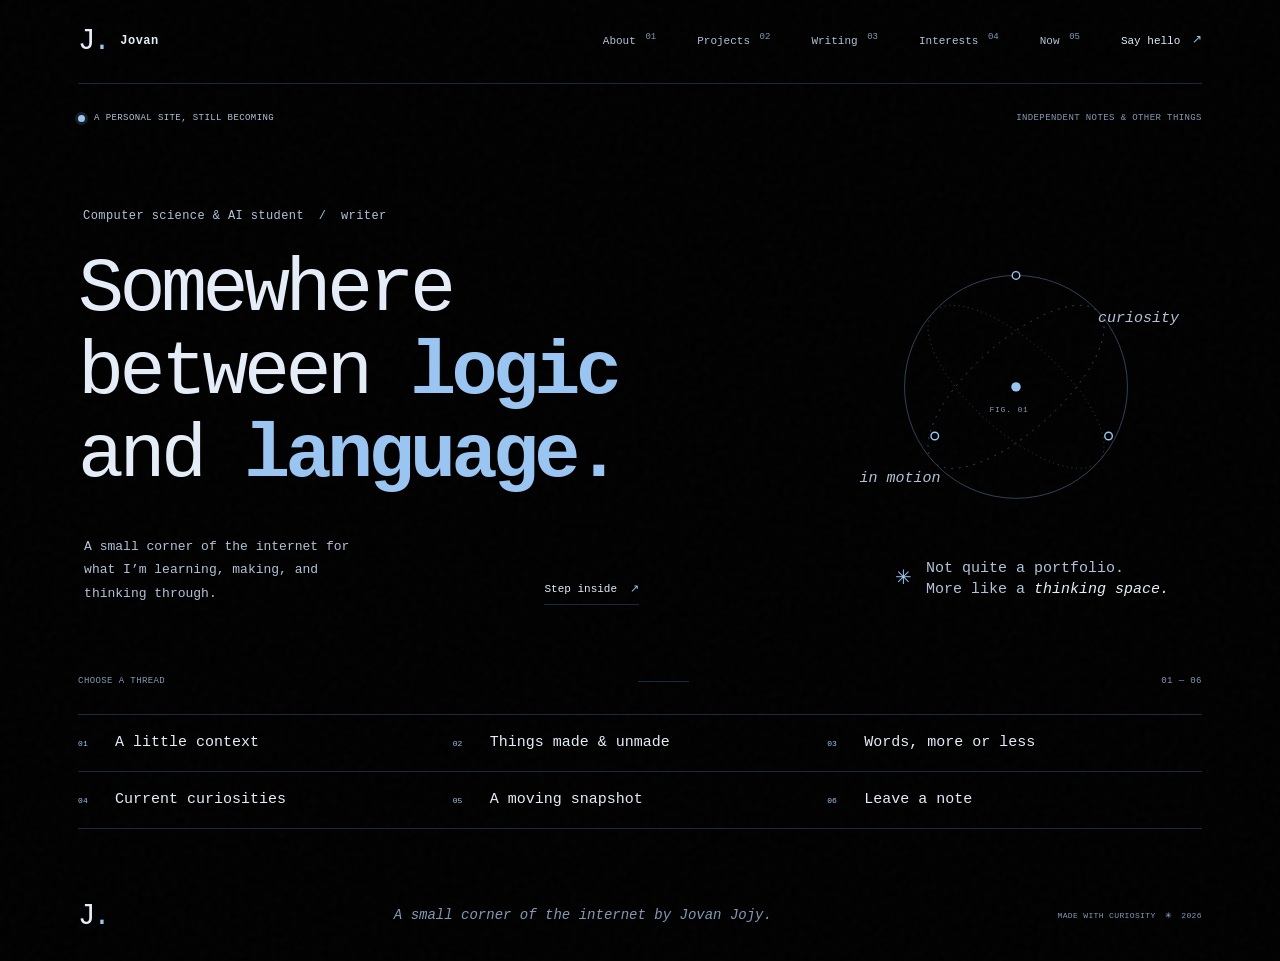
==== index.html @ 9f952cab "prototype 1.0" ====
<!doctype html>
<html lang="en">
  <head>
    <meta charset="utf-8">
    <meta name="viewport" content="width=device-width, initial-scale=1">
    <meta name="theme-color" content="#000000">
    <meta name="description" content="The personal website of Jovan Jojy — a computer science and AI student, and writer.">
    <title>Jovan Jojy — Notes from the in-between</title>
    <link rel="stylesheet" href="style.css">
    <script src="script.js" defer></script>
  </head>
  <body data-page="home">
    <a class="skip-link" href="#main">Skip to content</a>
    <div class="page-shell">
      <header class="site-header">
        <a class="wordmark" href="index.html" aria-label="Jovan, home">
          <span class="wordmark-mark" aria-hidden="true">J<span>.</span></span>
          <span class="wordmark-name">Jovan</span>
        </a>
        <button class="menu-toggle" type="button" aria-expanded="false" aria-controls="site-nav">
          <span class="menu-toggle-label">Menu</span>
          <span class="menu-toggle-icon" aria-hidden="true"><i></i><i></i></span>
        </button>
        <nav class="site-nav" id="site-nav" aria-label="Main navigation">
          <a href="about.html" data-page-link="about">About <span>01</span></a>
          <a href="projects.html" data-page-link="projects">Projects <span>02</span></a>
          <a href="writing.html" data-page-link="writing">Writing <span>03</span></a>
          <a href="interests.html" data-page-link="interests">Interests <span>04</span></a>
          <a href="now.html" data-page-link="now">Now <span>05</span></a>
          <a class="nav-contact" href="contact.html" data-page-link="contact">Say hello <span aria-hidden="true">↗</span></a>
        </nav>
      </header>

      <main id="main">
        <section class="hero home-hero" aria-labelledby="hero-title">
          <div class="hero-topline">
            <span class="eyebrow"><span class="status-dot"></span> A personal site, still becoming</span>
            <span class="hero-edition">Independent notes &amp; other things</span>
          </div>
          <div class="hero-grid">
            <div class="hero-copy">
              <p class="hero-intro">Computer science &amp; AI student <span class="intro-separator">/</span> writer</p>
              <h1 id="hero-title">Somewhere<br>between <em>logic</em><br>and <em>language.</em></h1>
              <div class="hero-foot">
                <p>A small corner of the internet for what I’m learning, making, and thinking through.</p>
                <a class="text-link" href="about.html">Step inside <span aria-hidden="true">↗</span></a>
              </div>
            </div>
            <aside class="hero-aside" aria-label="A note about this site">
              <div class="orbit-art" aria-hidden="true">
                <svg viewBox="0 0 360 360" role="presentation">
                  <circle class="orbit orbit-one" cx="180" cy="180" r="118"></circle>
                  <ellipse class="orbit orbit-two" cx="180" cy="180" rx="118" ry="47" transform="rotate(-42 180 180)"></ellipse>
                  <ellipse class="orbit orbit-three" cx="180" cy="180" rx="118" ry="47" transform="rotate(42 180 180)"></ellipse>
                  <circle class="orbit-core" cx="180" cy="180" r="5"></circle>
                  <circle class="orbit-point point-one" cx="180" cy="62" r="4"></circle>
                  <circle class="orbit-point point-two" cx="278" cy="232" r="4"></circle>
                  <circle class="orbit-point point-three" cx="94" cy="232" r="4"></circle>
                </svg>
                <span class="orbit-caption orbit-caption-top">curiosity</span>
                <span class="orbit-caption orbit-caption-bottom">in motion</span>
                <span class="orbit-index">FIG. 01</span>
              </div>
              <div class="aside-note">
                <span class="note-mark" aria-hidden="true">✳</span>
                <p>Not quite a portfolio.<br>More like a <em>thinking space.</em></p>
              </div>
            </aside>
          </div>
          <div class="hero-bottomline">
            <span>Choose a thread</span>
            <span class="scroll-line" aria-hidden="true"></span>
            <span>01 — 06</span>
          </div>
        </section>

        <nav class="home-index" aria-label="Explore the site">
          <a href="about.html"><span class="index-number">01</span><span class="index-name">A little context</span><span class="index-arrow" aria-hidden="true">↗</span></a>
          <a href="projects.html"><span class="index-number">02</span><span class="index-name">Things made &amp; unmade</span><span class="index-arrow" aria-hidden="true">↗</span></a>
          <a href="writing.html"><span class="index-number">03</span><span class="index-name">Words, more or less</span><span class="index-arrow" aria-hidden="true">↗</span></a>
          <a href="interests.html"><span class="index-number">04</span><span class="index-name">Current curiosities</span><span class="index-arrow" aria-hidden="true">↗</span></a>
          <a href="now.html"><span class="index-number">05</span><span class="index-name">A moving snapshot</span><span class="index-arrow" aria-hidden="true">↗</span></a>
          <a href="contact.html"><span class="index-number">06</span><span class="index-name">Leave a note</span><span class="index-arrow" aria-hidden="true">↗</span></a>
        </nav>
      </main>

      <footer class="site-footer">
        <a class="footer-mark" href="index.html" aria-label="Back to home">J<span>.</span></a>
        <span>A small corner of the internet by Jovan Jojy.</span>
        <span class="footer-right">Made with curiosity <span aria-hidden="true">✳</span> <span id="current-year"></span></span>
      </footer>
    </div>
  </body>
</html>
---- style.css ----
:root {
  color-scheme: dark;
  --paper: #000000;
  --paper-deep: #080b10;
  --ink: #e5edf8;
  --ink-soft: #b1c2d8;
  --ink-faint: #8398b3;
  --line: #1c2838;
  --line-dark: #415671;
  --accent: #9ac5f2;
  --accent-dark: #7098c4;
  --accent-glow: rgba(154, 197, 242, .14);
  --panel: #090f18;
  --panel-featured: #0d1520;
  --panel-hover: #111d2b;
  --panel-line: #1c2939;
  --editor-font: "Cascadia Code", "Cascadia Mono", "SFMono-Regular", Consolas, "Liberation Mono", monospace;
  --display: var(--editor-font);
  --sans: var(--editor-font);
  --mono: var(--editor-font);
  --gutter: clamp(24px, 6.1vw, 94px);
  --measure: 1440px;
}

* { box-sizing: border-box; }

html {
  scroll-behavior: smooth;
  scroll-padding-top: 86px;
  background: var(--paper);
}

body {
  margin: 0;
  color: var(--ink);
  background: var(--paper);
  font-family: var(--sans);
  font-size: 15px;
  line-height: 1.65;
  -webkit-font-smoothing: antialiased;
  overflow-x: hidden;
}

body::before {
  position: fixed;
  z-index: 10;
  inset: 0;
  pointer-events: none;
  content: "";
  opacity: .16;
  background-image: url("data:image/svg+xml,%3Csvg viewBox='0 0 180 180' xmlns='http://www.w3.org/2000/svg'%3E%3Cfilter id='n'%3E%3CfeTurbulence type='fractalNoise' baseFrequency='.8' numOctaves='3' stitchTiles='stitch'/%3E%3C/filter%3E%3Crect width='100%25' height='100%25' filter='url(%23n)' opacity='.14'/%3E%3C/svg%3E");
}

a { color: inherit; text-decoration: none; }
button { font: inherit; }
::selection { color: var(--paper); background: var(--accent); }

.page-shell { width: min(100%, var(--measure)); margin: 0 auto; padding: 0 var(--gutter); }
.skip-link { position: fixed; z-index: 20; top: 10px; left: 10px; padding: 10px 14px; transform: translateY(-160%); color: var(--paper); background: var(--ink); }
.skip-link:focus { transform: translateY(0); }

.site-header {
  position: relative;
  z-index: 12;
  display: flex;
  min-height: 84px;
  align-items: center;
  justify-content: space-between;
  border-bottom: 1px solid var(--line);
}

.wordmark { display: flex; align-items: center; gap: 12px; }
.wordmark-mark, .footer-mark { font-family: var(--display); font-size: 29px; line-height: 1; letter-spacing: -.08em; }
.wordmark-mark span, .footer-mark span { color: var(--accent); }
.wordmark-name { font-size: 12px; font-weight: 700; letter-spacing: .04em; }
.site-nav { display: flex; align-items: center; gap: clamp(18px, 3.2vw, 47px); }
.site-nav a { position: relative; font-size: 11px; color: var(--ink-soft); transition: color .2s ease; }
.site-nav a:hover, .site-nav a:focus-visible { color: var(--accent); }
.site-nav a span { margin-left: 3px; font: 9px var(--mono); color: var(--ink-faint); vertical-align: top; }
.site-nav .nav-contact { color: var(--ink); }
.site-nav .nav-contact span { margin-left: 5px; color: var(--accent); font-size: 12px; }
.menu-toggle { display: none; }

.hero { position: relative; min-height: 690px; padding: 27px 0 25px; display: flex; flex-direction: column; justify-content: space-between; }
.hero-topline, .hero-bottomline { display: flex; justify-content: space-between; align-items: center; }
.eyebrow, .hero-edition, .hero-bottomline, .section-label, .section-kicker, .card-topline, .card-bottomline, .coming-note, .now-updated, .now-label, .now-disclaimer, .contact-placeholder, .footer-right {
  font-family: var(--mono);
  font-size: 9px;
  letter-spacing: .045em;
  text-transform: uppercase;
}
.eyebrow { display: inline-flex; align-items: center; gap: 9px; color: var(--ink-soft); }
.status-dot { display: inline-block; width: 7px; height: 7px; border-radius: 50%; background: var(--accent); box-shadow: 0 0 0 3px var(--accent-glow); }
.hero-edition { color: var(--ink-faint); }
.hero-grid { display: grid; grid-template-columns: 1.28fr .72fr; align-items: center; gap: 8%; padding: 42px 0 30px; }
.hero-copy { position: relative; z-index: 1; }
.hero-intro { margin: 0 0 22px 5px; color: var(--ink-soft); font-size: 12px; letter-spacing: .035em; }
.intro-separator { padding: 0 7px; color: var(--accent); }
.hero h1 { margin: 0; font-family: var(--display); font-size: clamp(50px, 6vw, 82px); font-weight: 400; line-height: 1.08; letter-spacing: -.06em; }
.hero h1 em, .section-body h2 em, .contact-content h2 em { color: var(--accent); font-weight: 700; font-style: normal; }
.hero-foot { display: flex; align-items: end; justify-content: space-between; gap: 25px; margin: 37px 0 0 6px; max-width: 555px; }
.hero-foot p { max-width: 295px; margin: 0; color: var(--ink-soft); font-size: 13px; line-height: 1.8; }
.text-link { display: inline-flex; align-items: center; gap: 13px; border-bottom: 1px solid var(--line); padding-bottom: 6px; color: var(--ink); font-size: 11px; white-space: nowrap; transition: border-color .2s ease, color .2s ease; }
.text-link span { color: var(--accent); transition: transform .2s ease; }
.text-link:hover, .text-link:focus-visible { border-color: var(--accent); color: var(--accent); }
.text-link:hover span { transform: translate(3px, -2px); }
.hero-aside { position: relative; display: flex; flex-direction: column; align-items: center; justify-self: center; width: 100%; max-width: 365px; }
.orbit-art { position: relative; width: min(100%, 340px); aspect-ratio: 1; }
.orbit-art svg { width: 100%; height: 100%; overflow: visible; }
.orbit { fill: none; stroke: var(--line-dark); stroke-width: .8; }
.orbit-two { stroke-dasharray: 2 6; }
.orbit-three { stroke-dasharray: 1 4; }
.orbit-core { fill: var(--accent); }
.orbit-point { fill: var(--paper); stroke: var(--accent); stroke-width: 1.5; }
.point-one { animation: orbit-pulse 4s ease-in-out infinite; transform-origin: 180px 180px; }
.point-two { animation: orbit-pulse 4s ease-in-out 1s infinite; transform-origin: 180px 180px; }
.point-three { animation: orbit-pulse 4s ease-in-out 2s infinite; transform-origin: 180px 180px; }
.orbit-caption { position: absolute; color: var(--ink-soft); font-family: var(--display); font-size: 15px; font-style: italic; }
.orbit-caption-top { top: 27%; right: 2%; }
.orbit-caption-bottom { bottom: 20%; left: 4%; }
.orbit-index { position: absolute; top: 48%; left: 48%; color: var(--ink-faint); font: 8px var(--mono); letter-spacing: .1em; transform: translate(-50%, 25px); }
.aside-note { display: flex; align-items: center; gap: 14px; align-self: flex-end; margin-top: -4px; padding-right: 8%; }
.note-mark { color: var(--accent); font-size: 20px; }
.aside-note p { margin: 0; color: var(--ink-soft); font-family: var(--display); font-size: 15px; line-height: 1.4; }
.aside-note em { color: var(--ink); }
.hero-bottomline { gap: 14px; color: var(--ink-faint); }
.scroll-line { width: 51px; height: 1px; background: var(--line); }

.content-section { display: grid; grid-template-columns: minmax(140px, .34fr) 1fr; gap: 8.5%; padding: 114px 0; border-top: 1px solid var(--line); }
.section-label { display: flex; align-items: flex-start; gap: 10px; color: var(--ink-faint); }
.section-label > span:first-child { color: var(--accent); }
.label-rule { width: 21px; height: 1px; margin-top: 7px; background: var(--line); }
.section-body { min-width: 0; }
.section-kicker { margin: 0 0 19px; color: var(--ink-faint); }
.section-body h2, .now-content h2, .contact-content h2 { margin: 0; font-family: var(--display); font-weight: 400; letter-spacing: -.055em; }
.about-body h2 { max-width: 790px; font-size: clamp(36px, 5.2vw, 67px); line-height: 1.12; }
.about-detail { display: grid; grid-template-columns: minmax(200px, 1fr) auto; gap: 40px; align-items: end; max-width: 710px; margin: 37px 0 0 auto; }
.about-detail p { max-width: 405px; margin: 0; color: var(--ink-soft); font-size: 13px; line-height: 1.95; }
.about-detail .text-link { margin-bottom: 5px; }

.projects-section { padding-top: 97px; padding-bottom: 125px; }
.section-heading-row { display: flex; justify-content: space-between; align-items: end; gap: 35px; margin-bottom: 42px; }
.section-heading-row h2, .writing-intro h2 { font-size: clamp(40px, 5vw, 65px); line-height: 1.08; }
.heading-aside { display: inline-block; margin-left: 5px; color: var(--ink-faint); font-family: var(--sans); font-size: 11px; font-weight: 400; letter-spacing: 0; vertical-align: middle; }
.section-aside-copy { max-width: 235px; margin: 0 0 5px; color: var(--ink-soft); font-size: 12px; line-height: 1.75; }
.project-grid { display: grid; grid-template-columns: 1.15fr 1fr 1fr; gap: 14px; }
.project-card { position: relative; display: flex; min-width: 0; flex-direction: column; min-height: 354px; padding: 17px 18px 15px; overflow: hidden; background: var(--panel); transition: background .28s ease, transform .28s ease; }
.project-card:hover, .project-card:focus-visible { z-index: 1; transform: translateY(-5px); background: var(--panel-hover); }
.project-card-featured { background: var(--panel-featured); }
.card-topline, .card-bottomline { display: flex; justify-content: space-between; color: var(--ink-faint); font-size: 8px; }
.card-arrow { color: var(--accent); font-size: 13px; transition: transform .2s ease; }
.project-card:hover .card-arrow { transform: translate(2px, -2px); }
.project-art { position: relative; display: grid; flex: 1; min-height: 165px; place-items: center; }
.project-art-graph { overflow: hidden; }
.graph-node { position: absolute; z-index: 1; width: 8px; height: 8px; border: 1px solid var(--accent); border-radius: 50%; background: var(--paper); }
.node-a { top: 34%; left: 25%; }
.node-b { top: 55%; left: 49%; background: var(--accent); }
.node-c { top: 29%; right: 22%; }
.node-d { bottom: 18%; right: 33%; }
.graph-link { position: absolute; height: 1px; background: var(--line-dark); transform-origin: left center; }
.link-a { top: 37%; left: 27%; width: 25%; transform: rotate(39deg); }
.link-b { top: 37%; left: 29%; width: 49%; transform: rotate(-8deg); }
.link-c { top: 58%; left: 51%; width: 26%; transform: rotate(-42deg); }
.graph-caption { position: absolute; bottom: 13%; left: 18%; color: var(--ink-faint); font: 9px var(--mono); letter-spacing: .07em; }
.graph-caption span { color: var(--accent); }
.project-card-copy h3 { margin: 0; font-family: var(--display); font-size: 21px; font-weight: 400; letter-spacing: -.02em; }
.project-card-copy p { margin: 4px 0 17px; color: var(--ink-soft); font-size: 10px; }
.project-art-type { justify-items: start; padding: 18px 0 10px 15%; }
.project-art-type > span { font-family: var(--display); font-size: clamp(37px, 4vw, 56px); line-height: .81; letter-spacing: -.075em; }
.project-art-type em { color: var(--accent); }
.type-cursor { color: var(--accent); font-family: var(--sans); font-size: .45em; animation: blink 1.2s steps(1) infinite; }
.project-art-lines { width: 80%; margin: 0 auto; }
.project-art-lines > span { position: absolute; width: 100%; height: 1px; background: var(--line-dark); transform: rotate(-18deg); }
.project-art-lines > span:nth-child(1) { top: 27%; }
.project-art-lines > span:nth-child(2) { top: 37%; width: 82%; right: 0; }
.project-art-lines > span:nth-child(3) { top: 49%; }
.project-art-lines > span:nth-child(4) { top: 61%; width: 74%; left: 0; }
.project-art-lines b { position: relative; z-index: 1; display: grid; width: 42px; height: 42px; place-items: center; border: 1px solid var(--accent); border-radius: 50%; color: var(--accent); background: var(--panel); font-family: var(--display); font-size: 22px; font-weight: 400; transition: transform .3s ease; }
.project-card:hover .project-art-lines b { transform: rotate(18deg); }
.card-bottomline { display: block; border-top: 1px solid var(--panel-line); padding-top: 9px; font-size: 8px; text-transform: none; }

.writing-section { background: var(--paper-deep); margin: 0 calc(-1 * var(--gutter)); padding: 95px var(--gutter) 107px; }
.writing-body { display: grid; grid-template-columns: .8fr 1.2fr; gap: 9%; }
.writing-intro h2 { max-width: 440px; }
.writing-description { max-width: 320px; margin: 22px 0 25px; color: var(--ink-soft); font-size: 12px; line-height: 1.85; }
.coming-note { display: inline-flex; align-items: center; gap: 10px; color: var(--ink-faint); font-size: 8px; }
.coming-note .status-dot { width: 6px; height: 6px; }
.writing-list { padding-top: 9px; }
.writing-row { display: grid; grid-template-columns: 35px 1fr 18px; align-items: center; gap: 13px; min-height: 86px; border-top: 1px solid var(--line); transition: padding .25s ease, border-color .25s ease; }
.writing-row:last-of-type { border-bottom: 1px solid var(--line); }
.writing-row:hover, .writing-row:focus-visible { padding: 0 8px; border-color: var(--accent); }
.writing-number { align-self: start; padding-top: 20px; color: var(--accent); font: 9px var(--mono); }
.writing-title > span { display: block; font-family: var(--display); font-size: clamp(18px, 2.3vw, 25px); letter-spacing: -.025em; }
.writing-title small { color: var(--ink-faint); font: 9px var(--mono); }
.writing-title small i { margin: 0 4px; color: var(--accent); font-style: normal; }
.writing-arrow { color: var(--accent); opacity: 0; transform: translate(-4px, 4px); transition: opacity .2s ease, transform .2s ease; }
.writing-row:hover .writing-arrow, .writing-row:focus-visible .writing-arrow { opacity: 1; transform: translate(0); }
.writing-footnote { margin: 14px 0 0; color: var(--ink-faint); font-size: 10px; font-style: italic; }

.interests-section { padding-top: 115px; padding-bottom: 122px; }
.interests-body { display: grid; grid-template-columns: 1fr 1fr; gap: 7%; }
.interests-body h2 { max-width: 420px; font-size: clamp(43px, 5.2vw, 67px); line-height: 1.03; }
.accent-period { color: var(--accent); }
.interest-notes > p { max-width: 270px; margin: 5px 0 23px; color: var(--ink-soft); font-family: var(--display); font-size: 18px; font-style: italic; line-height: 1.5; }
.interest-list { display: flex; flex-direction: column; }
.interest-list span { display: flex; gap: 14px; padding: 9px 0; border-top: 1px solid var(--line); font-size: 11px; transition: padding .2s ease, color .2s ease; }
.interest-list span:hover { padding-left: 7px; color: var(--accent); }
.interest-list i { width: 20px; color: var(--ink-faint); font: 8px var(--mono); }
.interest-footnote { display: block; margin-top: 17px; color: var(--ink-faint); font: 9px var(--mono); }

.now-section { position: relative; overflow: hidden; margin: 0 calc(-1 * var(--gutter)); padding: 69px var(--gutter) 75px; color: var(--ink); background: #05080d; }
.section-label-light { position: relative; z-index: 1; color: var(--ink-faint); }
.section-label-light > span:first-child { color: var(--accent); }
.section-label-light .label-rule { background: var(--line-dark); }
.now-content { position: relative; z-index: 1; display: grid; grid-template-columns: .75fr 1.25fr; gap: 10%; margin: 69px 0 0 34.5%; }
.now-heading .section-kicker { color: var(--ink-faint); }
.now-content h2 { font-size: clamp(70px, 10vw, 125px); line-height: .95; letter-spacing: -.08em; }
.now-period { color: var(--accent); }
.now-updated { margin-top: 19px; color: var(--ink-faint); font-size: 8px; }
.now-updated span { color: var(--ink); text-transform: none; }
.now-list { padding-top: 12px; }
.now-item { display: grid; grid-template-columns: 22px 115px 1fr; align-items: baseline; gap: 11px; padding: 16px 0; border-top: 1px solid #202c3b; }
.now-index { color: var(--accent); font: 8px var(--mono); }
.now-label { color: var(--ink-soft); font-size: 8px; }
.now-item p { margin: 0; color: var(--ink); font-family: var(--display); font-size: 17px; line-height: 1.5; }
.now-disclaimer { margin: 17px 0 0 33px; color: var(--ink-faint); font-size: 8px; text-transform: none; }
.now-decoration { position: absolute; right: 4%; bottom: -30px; color: rgba(225, 233, 243, .035); font-family: var(--display); font-size: clamp(70px, 13vw, 160px); font-style: italic; letter-spacing: -.07em; pointer-events: none; }

.contact-section { position: relative; display: grid; grid-template-columns: minmax(140px, .34fr) 1fr; gap: 8.5%; padding: 114px 0 123px; border-bottom: 1px solid var(--line); }
.contact-content { padding-top: 21px; }
.contact-content h2 { font-size: clamp(62px, 8.3vw, 104px); line-height: .93; }
.contact-copy { max-width: 340px; margin: 24px 0 25px; color: var(--ink-soft); font-size: 12px; line-height: 1.8; }
.contact-placeholder { display: inline-flex; align-items: center; gap: 11px; color: var(--ink-faint); font-size: 8px; }
.contact-placeholder .status-dot { width: 6px; height: 6px; }
.contact-stamp { position: absolute; right: 2%; bottom: 54px; color: var(--accent); font: 9px/1.5 var(--mono); letter-spacing: .1em; transform: rotate(-8deg); }

.site-footer { display: flex; min-height: 90px; align-items: center; justify-content: space-between; gap: 20px; color: var(--ink-faint); }
.footer-mark { color: var(--ink); }
.site-footer > span:nth-child(2) { font-family: var(--display); font-size: 14px; font-style: italic; }
.footer-right { font-size: 8px; }
.footer-right > span:first-child { padding: 0 4px; color: var(--accent); }
.scroll-progress { position: fixed; z-index: 15; top: 0; left: 0; width: 100%; height: 2px; pointer-events: none; }
.scroll-progress span { display: block; width: 100%; height: 100%; background: var(--accent); transform: scaleX(0); transform-origin: left; }
.section-indicator { position: fixed; z-index: 5; right: 20px; bottom: 26px; display: flex; align-items: center; gap: 7px; color: var(--ink-faint); font: 8px var(--mono); opacity: 0; transition: opacity .3s ease; }
.section-indicator.is-visible { opacity: .75; }
.section-indicator i { width: 19px; height: 1px; background: var(--accent); }

.reveal-ready .content-section, .reveal-ready .now-content, .reveal-ready .contact-content { opacity: 0; transform: translateY(17px); transition: opacity .7s ease, transform .7s cubic-bezier(.2,.65,.25,1); }
.reveal-ready .content-section.is-visible, .reveal-ready .now-content.is-visible, .reveal-ready .contact-content.is-visible { opacity: 1; transform: translateY(0); }

body { animation: page-arrive .32s ease both; }
.home-hero { min-height: clamp(540px, calc(100svh - 270px), 760px); }
.home-index { display: grid; grid-template-columns: repeat(3, minmax(0, 1fr)); margin: 0 0 42px; border-top: 1px solid var(--line); }
.home-index a { display: grid; grid-template-columns: 28px 1fr 16px; align-items: center; gap: 9px; min-height: 57px; padding: 8px 11px 8px 0; border-bottom: 1px solid var(--line); transition: color .2s ease, padding .2s ease; }
.home-index a:hover, .home-index a:focus-visible { padding-left: 6px; color: var(--accent); }
.index-number { color: var(--accent); font: 8px var(--mono); }
.index-name { font-family: var(--display); font-size: 15px; }
.index-arrow { justify-self: end; color: var(--accent); opacity: 0; transform: translate(-3px, 3px); transition: opacity .2s ease, transform .2s ease; }
.home-index a:hover .index-arrow, .home-index a:focus-visible .index-arrow { opacity: 1; transform: translate(0); }

.inner-page { display: grid; grid-template-columns: minmax(140px, .34fr) 1fr; gap: 8.5%; align-content: center; min-height: calc(100svh - 174px); padding: 78px 0 96px; }
.inner-page > .section-label { align-self: start; padding-top: 9px; }
.page-content { position: relative; min-width: 0; }
.page-content h1 { margin: 0; font-family: var(--display); font-size: clamp(44px, 6.1vw, 78px); font-weight: 400; line-height: 1.18; letter-spacing: -.045em; }
.about-page .page-content h1 { max-width: 790px; font-size: clamp(42px, 5.2vw, 68px); line-height: 1.12; }
.about-page {
  --about-portrait-opacity: .82;
  --about-portrait-mask: radial-gradient(ellipse 72% 55% at 53% 43%, #000 20%, rgba(0, 0, 0, .92) 38%, rgba(0, 0, 0, .48) 54%, transparent 78%);
  --about-layout-gap: clamp(24px, 3.2vw, 48px);
  --about-detail-label-width: 104px;
  --about-detail-row-space: 8px;
}
.about-page .about-body { display: grid; grid-template-columns: minmax(0, 1fr); gap: 0; }
.about-layout { display: grid; grid-template-columns: minmax(0, 1.08fr) minmax(290px, .92fr); align-items: center; gap: var(--about-layout-gap); }
.about-copy { min-width: 0; }
.about-page .about-copy h1 { max-width: 620px; font-size: clamp(38px, 4.2vw, 58px); line-height: 1.16; }
.about-portrait { position: relative; justify-self: end; width: min(100%, 470px); aspect-ratio: .86; margin: 0 -12px 0 0; opacity: var(--about-portrait-opacity); animation: about-portrait-arrive 1.1s .12s ease both; transition: opacity .45s ease; }
.about-portrait img { display: block; width: 100%; height: 100%; object-fit: cover; object-position: 54% 40%; filter: grayscale(1) brightness(.78) contrast(1.02); -webkit-mask-image: var(--about-portrait-mask); mask-image: var(--about-portrait-mask); transition: filter .45s ease, -webkit-mask-image .45s ease, mask-image .45s ease; }
.about-page .about-detail { grid-template-columns: minmax(0, 1fr); gap: 18px; max-width: 560px; margin: 24px 0 0; }
.about-page .about-detail p { max-width: 490px; font-size: 12px; line-height: 1.8; }
.about-page .about-detail .text-link { justify-self: start; }
.about-index { max-width: 520px; margin: 29px 0 0; }
.about-index > div { display: grid; grid-template-columns: var(--about-detail-label-width) minmax(0, 1fr); gap: 14px; align-items: baseline; padding: var(--about-detail-row-space) 0; border-top: 1px solid var(--line); }
.about-index > div:last-child { border-bottom: 1px solid var(--line); }
.about-index dt { color: var(--ink-faint); font: 8px/1.6 var(--mono); letter-spacing: .045em; text-transform: uppercase; }
.about-index dd { margin: 0; color: var(--ink-soft); font: 11px/1.65 var(--sans); }
.about-page .page-next { grid-column: 1 / -1; }
.page-content h1 em { color: var(--accent); font-weight: 700; font-style: normal; }
.page-content .section-heading-row { margin-bottom: 31px; }
.page-content .section-heading-row h1 { font-size: clamp(40px, 5vw, 65px); line-height: 1.08; }
.page-content .project-card { min-height: 325px; }
.page-content .project-card-copy h2 { margin: 0; font-family: var(--display); font-size: 21px; font-weight: 400; letter-spacing: -.02em; }
.page-content .project-card-copy p { margin: 4px 0 17px; color: var(--ink-soft); font-size: 10px; }
.projects-page .page-content { padding: 5px 0; }
.writing-page .writing-body { display: block; }
.writing-page .writing-intro { max-width: 800px; }
.writing-page .writing-intro h1 { font-size: clamp(40px, 5vw, 65px); line-height: 1.08; }
.writing-page .writing-description { max-width: 740px; margin: 22px 0 0; font-size: 13px; line-height: 1.9; }
.writing-page .writing-list { max-width: 900px; margin-top: 50px; padding-top: 0; border-top: 1px solid var(--line); }
.writing-entry { display: grid; grid-template-columns: 35px minmax(0, 1fr); gap: 13px; padding: 22px 0 25px; border-bottom: 1px solid var(--line); }
.writing-entry .writing-number { padding-top: 5px; }
.writing-entry-copy h2 { margin: 0 0 10px; font-family: var(--display); font-size: 22px; font-weight: 700; }
.writing-entry-copy p { max-width: 760px; margin: 0; color: var(--ink-soft); font-size: 12px; line-height: 1.9; }
.writing-entry-featured h2 { color: var(--accent); }
.writing-read-link { display: inline-flex; align-items: center; gap: 9px; margin-top: 15px; border-bottom: 1px solid var(--line); padding-bottom: 4px; font-size: 11px; transition: color .2s ease, border-color .2s ease; }
.writing-read-link > span:first-child { color: var(--accent); transition: transform .2s ease; }
.writing-read-link:hover, .writing-read-link:focus-visible { border-color: var(--accent); color: var(--accent); }
.writing-read-link:hover > span:first-child { transform: translate(3px, -3px); }
.visually-hidden { position: absolute; width: 1px; height: 1px; padding: 0; margin: -1px; overflow: hidden; clip: rect(0, 0, 0, 0); white-space: nowrap; border: 0; }
.scarlet-page { min-height: 100vh; color: #fff; background: #000; font-family: Georgia, "Times New Roman", serif; }
.scarlet-page::before { display: none; }
.scarlet-shell { width: min(100% - 48px, 700px); margin: 0 auto; padding: 16px 0 90px; }
.scarlet-back { display: inline-flex; align-items: center; gap: 9px; color: #fff; font: 11px var(--editor-font); text-decoration: none; }
.scarlet-back span { color: #fff; transition: transform .2s ease; }
.scarlet-back:hover span { transform: translateX(-3px); }
.scarlet-title { margin: 20px 0 51px; color: #fff; font-family: "Rosarivo", Georgia, serif; font-size: clamp(32px, 4.7vw, 50px); font-weight: 700; line-height: 1; letter-spacing: .035em; text-align: center; white-space: nowrap; }
.scarlet-title span { color: #e23b43; }
.scarlet-prologue h2 { margin: 0 0 20px; color: #fff; font: 700 16px/1.5 "Segoe UI", Arial, sans-serif; letter-spacing: 0; text-align: left; text-transform: none; }
.scarlet-prologue p { margin: 0 0 14px; color: #fff; font: 16px/1.45 "Segoe UI", Arial, sans-serif; }
.scarlet-endmark { margin-top: 55px; color: #fff; font-family: "Rosarivo", Georgia, serif; font-size: 23px; font-weight: 700; text-align: center; }
.interests-page .interests-body { grid-template-columns: 1fr 1fr; gap: 7%; }
.interests-page .interests-body h1 { max-width: 420px; font-size: clamp(43px, 5.2vw, 67px); line-height: 1.03; }
.now-page .now-content { grid-template-columns: .75fr 1.25fr; gap: 8%; margin: 0; padding: 36px 0 15px; overflow: hidden; }
.now-page .now-heading { position: relative; z-index: 1; }
.now-page .now-heading h1 { font-size: clamp(75px, 10vw, 125px); line-height: .95; letter-spacing: -.08em; }
.now-page .now-list { position: relative; z-index: 1; align-self: center; }
.now-page .now-decoration { z-index: 0; }
.contact-page .contact-content { padding-top: 0; }
.contact-page .contact-content h1 { font-size: clamp(62px, 8.3vw, 104px); line-height: .93; }
.contact-page .contact-stamp { right: 4%; bottom: 64px; }
.contact-links { display: flex; flex-wrap: wrap; gap: 12px; margin-top: 30px; }
.contact-link { display: grid; width: 48px; height: 48px; place-items: center; border: 1px solid var(--line); border-radius: 50%; color: var(--ink-soft); transition: color .2s ease, border-color .2s ease, background .2s ease, transform .2s ease; }
.contact-link svg { width: 20px; height: 20px; fill: currentColor; }
.contact-link:hover, .contact-link:focus-visible { transform: translateY(-3px); border-color: var(--accent); color: var(--accent); background: var(--panel); }
.contact-link:focus-visible { outline: 2px solid var(--accent); outline-offset: 4px; }
.page-next { display: flex; align-items: baseline; justify-content: space-between; gap: 20px; margin-top: 67px; padding-top: 15px; border-top: 1px solid var(--line); }
.page-next > span { color: var(--ink-faint); font: 8px var(--mono); letter-spacing: .06em; text-transform: uppercase; }
.page-next a { display: inline-flex; align-items: center; gap: 10px; font-family: var(--display); font-size: 16px; transition: color .2s ease; }
.page-next a span { color: var(--accent); transition: transform .2s ease; }
.page-next a:hover { color: var(--accent); }
.page-next a:hover span { transform: translate(3px, -3px); }
.site-nav a[aria-current="page"] { color: var(--accent); }
.site-nav a[aria-current="page"]::after { position: absolute; right: 0; bottom: -7px; left: 0; height: 1px; background: var(--accent); content: ""; }

@keyframes orbit-pulse { 0%, 100% { opacity: .6; transform: scale(1); } 50% { opacity: 1; transform: scale(1.35); } }
@keyframes blink { 0%, 48% { opacity: 1; } 49%, 100% { opacity: 0; } }
@keyframes page-arrive { from { opacity: 0; transform: translateY(7px); } to { opacity: 1; transform: translateY(0); } }
@keyframes about-portrait-arrive { from { transform: translateY(10px); } to { transform: translateY(0); } }

@media (hover: hover) and (pointer: fine) and (min-width: 901px) {
  .about-portrait:hover { opacity: 1; }
  .about-portrait:hover img {
    filter: grayscale(1) brightness(.96) contrast(1.05);
    -webkit-mask-image: radial-gradient(ellipse 84% 73% at 53% 43%, #000 32%, rgba(0, 0, 0, .94) 56%, rgba(0, 0, 0, .55) 78%, transparent 100%);
    mask-image: radial-gradient(ellipse 84% 73% at 53% 43%, #000 32%, rgba(0, 0, 0, .94) 56%, rgba(0, 0, 0, .55) 78%, transparent 100%);
  }
}

@media (min-width: 1441px) {
  .hero h1 { font-size: 82px; }
}

@media (max-width: 900px) {
  :root { --gutter: clamp(23px, 5vw, 45px); }
  .site-nav { gap: 17px; }
  .site-nav a { font-size: 10px; }
  .hero { min-height: 630px; }
  .hero-grid { grid-template-columns: 1.2fr .8fr; gap: 2%; }
  .hero h1 { font-size: clamp(44px, 6vw, 60px); }
  .hero-aside { max-width: 290px; }
  .content-section, .contact-section { grid-template-columns: 130px 1fr; gap: 5%; }
  .project-grid { gap: 10px; }
  .project-card { min-height: 325px; padding: 14px 13px 13px; }
  .project-card-copy h3 { font-size: 19px; }
  .writing-body { gap: 5%; }
  .now-content { margin-left: 24%; gap: 7%; }
  .now-item { grid-template-columns: 18px 92px 1fr; gap: 8px; }
  .about-layout { grid-template-columns: minmax(0, 1fr); gap: 28px; }
  .about-page .about-copy h1 { max-width: 740px; font-size: clamp(40px, 6vw, 58px); }
  .about-portrait { justify-self: center; width: min(88%, 520px); aspect-ratio: 1.5; margin: 0; }
  .about-page .about-detail { max-width: 650px; }
  .about-index { max-width: 620px; }
}

@media (max-width: 680px) {
  html { scroll-padding-top: 72px; }
  body { font-size: 14px; }
  .site-header { min-height: 70px; }
  .menu-toggle { display: flex; align-items: center; gap: 11px; border: 0; padding: 10px 0 10px 10px; color: var(--ink); background: transparent; cursor: pointer; }
  .menu-toggle-label { font: 9px var(--mono); text-transform: uppercase; }
  .menu-toggle-icon { display: flex; width: 17px; flex-direction: column; gap: 5px; }
  .menu-toggle-icon i { display: block; width: 17px; height: 1px; background: var(--ink); transition: transform .2s ease; }
  .menu-toggle[aria-expanded="true"] .menu-toggle-icon i:first-child { transform: translateY(3px) rotate(45deg); }
  .menu-toggle[aria-expanded="true"] .menu-toggle-icon i:last-child { transform: translateY(-3px) rotate(-45deg); }
  .site-nav { position: absolute; top: calc(100% + 1px); right: calc(-1 * var(--gutter)); left: calc(-1 * var(--gutter)); display: flex; flex-direction: column; align-items: stretch; gap: 0; padding: 6px var(--gutter) 15px; border-bottom: 1px solid var(--line); background: var(--paper); visibility: hidden; opacity: 0; transform: translateY(-5px); transition: opacity .2s ease, transform .2s ease, visibility .2s; }
  .site-nav.is-open { visibility: visible; opacity: 1; transform: translateY(0); }
  .site-nav a { padding: 10px 0; border-bottom: 1px solid var(--line); font-size: 12px; }
  .site-nav a:last-child { border-bottom: 0; }
  .site-nav a span { float: right; }
  .hero { min-height: 0; padding-top: 22px; }
  .hero-edition { display: none; }
  .hero-grid { grid-template-columns: 1fr; gap: 5px; padding: 57px 0 35px; }
  .hero-intro { margin-bottom: 18px; font-size: 10px; }
  .hero h1 { font-size: clamp(38px, 9.5vw, 54px); }
  .hero-foot { align-items: start; margin-top: 28px; }
  .hero-foot p { max-width: 240px; font-size: 12px; }
  .hero-foot .text-link { align-self: end; font-size: 10px; }
  .hero-aside { position: absolute; right: 0; bottom: 69px; width: 42%; max-width: 195px; opacity: .58; }
  .orbit-caption { font-size: 11px; }
  .orbit-index { font-size: 6px; transform: translate(-50%, 15px); }
  .aside-note { display: none; }
  .hero-bottomline { margin-top: 10px; font-size: 8px; }
  .content-section, .contact-section { grid-template-columns: 1fr; gap: 35px; padding: 76px 0; }
  .section-label { font-size: 8px; }
  .about-body h2 { font-size: clamp(37px, 9.4vw, 58px); }
  .about-detail { grid-template-columns: 1fr; gap: 22px; margin-top: 25px; }
  .about-detail p { font-size: 12px; }
  .projects-section { padding-top: 75px; padding-bottom: 83px; }
  .section-heading-row { align-items: start; flex-direction: column; gap: 14px; margin-bottom: 27px; }
  .section-heading-row h2, .writing-intro h2 { font-size: clamp(42px, 10vw, 60px); }
  .section-aside-copy { max-width: 300px; }
  .project-grid { grid-template-columns: 1fr 1fr; gap: 10px; }
  .project-card { min-height: 300px; }
  .project-card:first-child { grid-column: 1 / -1; min-height: 335px; }
  .project-art-type { padding-left: 9%; }
  .project-art-type > span { font-size: 43px; }
  .project-card-copy h3 { font-size: 18px; }
  .project-card-copy p { min-height: 29px; font-size: 9px; }
  .writing-section { padding-top: 73px; padding-bottom: 77px; }
  .writing-body { grid-template-columns: 1fr; gap: 36px; }
  .writing-description { margin-top: 15px; }
  .writing-list { padding-top: 0; }
  .writing-row { min-height: 82px; grid-template-columns: 24px 1fr 16px; gap: 9px; }
  .writing-title > span { font-size: 20px; }
  .writing-title small { font-size: 8px; }
  .interests-section { padding-top: 78px; padding-bottom: 83px; }
  .interests-body { grid-template-columns: 1fr; gap: 27px; }
  .interests-body h2 { font-size: clamp(46px, 12vw, 66px); }
  .interest-notes > p { margin-top: 0; font-size: 17px; }
  .now-section { padding-top: 55px; padding-bottom: 66px; }
  .now-content { grid-template-columns: 1fr; gap: 30px; margin: 49px 0 0; }
  .now-content h2 { font-size: 90px; }
  .now-heading .section-kicker { margin-bottom: 11px; }
  .now-item { grid-template-columns: 19px 95px 1fr; }
  .now-item p { font-size: 15px; }
  .now-disclaimer { margin-left: 0; line-height: 1.7; }
  .now-decoration { bottom: -10px; right: -5%; font-size: 83px; }
  .contact-section { padding-top: 77px; padding-bottom: 90px; }
  .contact-content { padding-top: 0; }
  .contact-content h2 { font-size: clamp(67px, 16vw, 92px); }
  .contact-stamp { right: 2%; bottom: 26px; font-size: 8px; }
  .site-footer { min-height: 86px; flex-wrap: wrap; justify-content: space-between; gap: 5px 12px; padding: 17px 0; }
  .footer-mark { font-size: 24px; }
  .site-footer > span:nth-child(2) { order: 3; width: 100%; font-size: 12px; }
  .footer-right { font-size: 7px; }
  .section-indicator { display: none; }
  .home-hero { min-height: clamp(480px, calc(82svh - 68px), 650px); }
  .home-index { grid-template-columns: repeat(2, minmax(0, 1fr)); margin-bottom: 28px; }
  .home-index a { grid-template-columns: 22px 1fr 13px; gap: 6px; min-height: 54px; }
  .index-name { font-size: 13px; }
  .inner-page { grid-template-columns: 1fr; gap: 31px; align-content: start; min-height: calc(100svh - 156px); padding: 57px 0 67px; }
  .inner-page > .section-label { padding-top: 0; }
  .page-content h1, .about-page .page-content h1 { font-size: clamp(39px, 10vw, 58px); }
  .about-page .about-detail { grid-template-columns: 1fr; }
  .about-layout { gap: 24px; }
  .about-page .about-copy h1 { font-size: clamp(37px, 9.4vw, 58px); }
  .about-page .about-detail { gap: 18px; margin-top: 22px; }
  .about-index { margin-top: 24px; }
  .about-index > div { grid-template-columns: 88px minmax(0, 1fr); gap: 10px; }
  .about-index dd { font-size: 10px; }
  .about-portrait { width: 100%; aspect-ratio: 1.35; }
  .about-page .page-next { grid-column: 1; }
  .projects-page .page-content .section-heading-row { gap: 14px; margin-bottom: 25px; }
  .projects-page .page-content .section-heading-row h1 { font-size: clamp(40px, 10vw, 58px); }
  .projects-page .page-content .project-card { min-height: 300px; }
  .projects-page .page-content .project-card:first-child { grid-column: 1 / -1; min-height: 335px; }
  .projects-page .page-content .project-card-copy h2 { font-size: 18px; }
  .writing-page .writing-body { display: block; }
  .writing-page .writing-intro h1 { font-size: clamp(42px, 10vw, 60px); }
  .writing-page .writing-description { margin-top: 18px; font-size: 12px; }
  .writing-page .writing-list { margin-top: 37px; }
  .writing-entry { grid-template-columns: 23px minmax(0, 1fr); gap: 9px; padding: 18px 0 21px; }
  .writing-entry-copy h2 { font-size: 19px; }
  .writing-entry-copy p { font-size: 11px; }
  .interests-page .interests-body { grid-template-columns: 1fr; gap: 27px; }
  .interests-page .interests-body h1 { font-size: clamp(46px, 12vw, 66px); }
  .now-page .now-content { grid-template-columns: 1fr; gap: 26px; padding-top: 8px; }
  .now-page .now-heading h1 { font-size: 90px; }
  .now-page .now-item { grid-template-columns: 19px 95px 1fr; }
  .now-page .now-item p { font-size: 15px; }
  .now-page .now-disclaimer { margin-left: 0; line-height: 1.7; }
  .contact-page .contact-content h1 { font-size: clamp(67px, 16vw, 92px); }
  .contact-page .contact-stamp { right: 2%; bottom: 27px; }
  .contact-links { gap: 10px; margin-top: 24px; }
  .contact-link { width: 44px; height: 44px; }
  .contact-link svg { width: 19px; height: 19px; }
  .page-next { margin-top: 45px; }
  .scarlet-shell { width: min(100% - 42px, 700px); padding-top: 20px; }
  .scarlet-title { margin: 30px 0 42px; font-size: clamp(26px, 8vw, 38px); }
  .scarlet-prologue p { font-size: 15px; line-height: 1.55; }
}

@media (max-width: 390px) {
  :root { --gutter: 21px; }
  .hero h1 { font-size: 36px; }
  .interests-page .interests-body h1 { font-size: clamp(36px, 11vw, 42px); }
  .hero-aside { right: 0; width: 39%; }
  .hero-foot { gap: 12px; }
  .hero-foot p { max-width: 205px; font-size: 11px; }
  .hero-foot .text-link { gap: 7px; font-size: 9px; }
  .project-grid { grid-template-columns: 1fr; }
  .project-card, .project-card:first-child { grid-column: auto; min-height: 310px; }
  .project-card-copy p { min-height: 0; }
  .projects-page .page-content .project-card:first-child { grid-column: auto; min-height: 310px; }
}

@media (prefers-reduced-motion: reduce) {
  *, *::before, *::after { scroll-behavior: auto !important; animation-duration: .01ms !important; animation-iteration-count: 1 !important; transition-duration: .01ms !important; }
  .reveal-ready .content-section, .reveal-ready .now-content, .reveal-ready .contact-content { opacity: 1; transform: none; }
  body { animation: none; }
  .about-portrait { animation: none; }
}
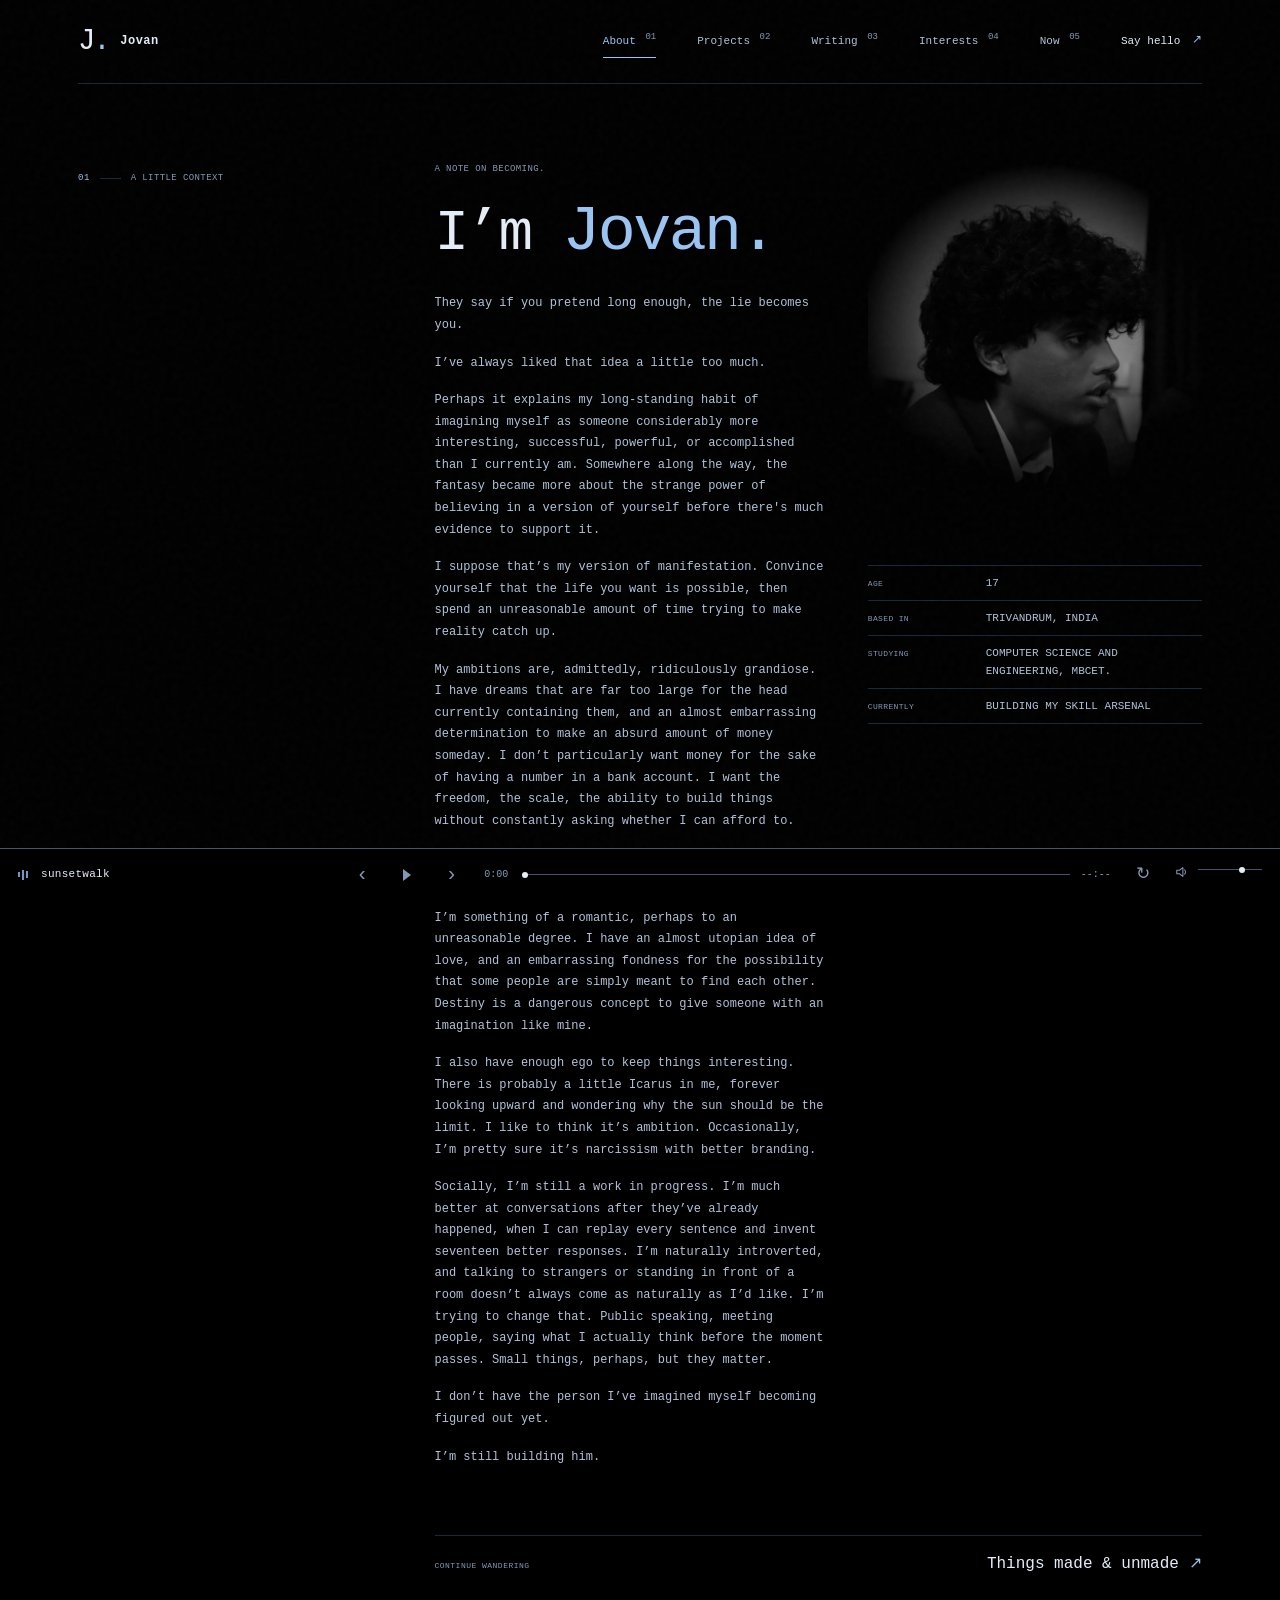
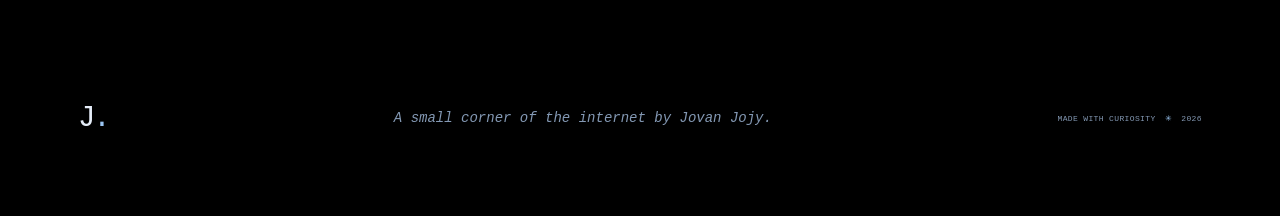
==== commit aa88dcf0: "prototype 1.10" ====
--- a/index.html
+++ b/index.html
@@ -4,91 +4,58 @@
     <meta charset="utf-8">
     <meta name="viewport" content="width=device-width, initial-scale=1">
     <meta name="theme-color" content="#000000">
-    <meta name="description" content="The personal website of Jovan Jojy — a computer science and AI student, and writer.">
-    <title>Jovan Jojy — Notes from the in-between</title>
+    <meta name="description" content="A little context about Jovan Jojy, a computer science and AI student and writer.">
+    <title>About — Jovan Jojy</title>
     <link rel="stylesheet" href="style.css">
     <script src="script.js" defer></script>
   </head>
-  <body data-page="home">
+  <body data-page="about">
     <a class="skip-link" href="#main">Skip to content</a>
     <div class="page-shell">
       <header class="site-header">
-        <a class="wordmark" href="index.html" aria-label="Jovan, home">
-          <span class="wordmark-mark" aria-hidden="true">J<span>.</span></span>
-          <span class="wordmark-name">Jovan</span>
-        </a>
-        <button class="menu-toggle" type="button" aria-expanded="false" aria-controls="site-nav">
-          <span class="menu-toggle-label">Menu</span>
-          <span class="menu-toggle-icon" aria-hidden="true"><i></i><i></i></span>
-        </button>
+        <a class="wordmark" href="index.html" aria-label="Jovan, home"><span class="wordmark-mark" aria-hidden="true">J<span>.</span></span><span class="wordmark-name">Jovan</span></a>
+        <button class="menu-toggle" type="button" aria-expanded="false" aria-controls="site-nav"><span class="menu-toggle-label">Menu</span><span class="menu-toggle-icon" aria-hidden="true"><i></i><i></i></span></button>
         <nav class="site-nav" id="site-nav" aria-label="Main navigation">
-          <a href="about.html" data-page-link="about">About <span>01</span></a>
-          <a href="projects.html" data-page-link="projects">Projects <span>02</span></a>
-          <a href="writing.html" data-page-link="writing">Writing <span>03</span></a>
-          <a href="interests.html" data-page-link="interests">Interests <span>04</span></a>
-          <a href="now.html" data-page-link="now">Now <span>05</span></a>
-          <a class="nav-contact" href="contact.html" data-page-link="contact">Say hello <span aria-hidden="true">↗</span></a>
+          <a href="index.html" data-page-link="about">About <span>01</span></a><a href="projects.html" data-page-link="projects">Projects <span>02</span></a><a href="writing.html" data-page-link="writing">Writing <span>03</span></a><a href="interests.html" data-page-link="interests">Interests <span>04</span></a><a href="now.html" data-page-link="now">Now <span>05</span></a><a class="nav-contact" href="contact.html" data-page-link="contact">Say hello <span aria-hidden="true">↗</span></a>
         </nav>
       </header>
-
-      <main id="main">
-        <section class="hero home-hero" aria-labelledby="hero-title">
-          <div class="hero-topline">
-            <span class="eyebrow"><span class="status-dot"></span> A personal site, still becoming</span>
-            <span class="hero-edition">Independent notes &amp; other things</span>
-          </div>
-          <div class="hero-grid">
-            <div class="hero-copy">
-              <p class="hero-intro">Computer science &amp; AI student <span class="intro-separator">/</span> writer</p>
-              <h1 id="hero-title">Somewhere<br>between <em>logic</em><br>and <em>language.</em></h1>
-              <div class="hero-foot">
-                <p>A small corner of the internet for what I’m learning, making, and thinking through.</p>
-                <a class="text-link" href="about.html">Step inside <span aria-hidden="true">↗</span></a>
+      <main class="inner-page about-page" id="main">
+        <div class="section-label"><span>01</span><span class="label-rule"></span><span>A little context</span></div>
+        <section class="page-content about-body" aria-labelledby="page-title">
+          <div class="about-layout">
+            <aside class="about-aside" aria-label="Profile">
+              <figure class="about-portrait">
+                <img src="assets/jovan-portrait.jpg" alt="Jovan in a candid black-and-white portrait">
+              </figure>
+              <dl class="about-index" aria-label="Personal details">
+                <div><dt>Age</dt><dd>17</dd></div>
+                <div><dt>Based in</dt><dd>Trivandrum, India</dd></div>
+                <div><dt>Studying</dt><dd>Computer Science and Engineering, MBCET.</dd></div>
+                <div><dt>Currently</dt><dd>Building my skill arsenal</dd></div>
+              </dl>
+            </aside>
+            <div class="about-copy">
+              <p class="section-kicker">A note on becoming.</p>
+              <h1 id="page-title"><span class="about-name-prefix">I’m </span><span class="about-name">Jovan.</span></h1>
+              <div class="about-detail">
+                <p>They say if you pretend long enough, the lie becomes you.</p>
+                <p>I’ve always liked that idea a little too much.</p>
+                <p>Perhaps it explains my long-standing habit of imagining myself as someone considerably more interesting, successful, powerful, or accomplished than I currently am. Somewhere along the way, the fantasy became more about the strange power of believing in a version of yourself before there's much evidence to support it.</p>
+                <p>I suppose that’s my version of manifestation. Convince yourself that the life you want is possible, then spend an unreasonable amount of time trying to make reality catch up.</p>
+                <p>My ambitions are, admittedly, ridiculously grandiose. I have dreams that are far too large for the head currently containing them, and an almost embarrassing determination to make an absurd amount of money someday. I don’t particularly want money for the sake of having a number in a bank account. I want the freedom, the scale, the ability to build things without constantly asking whether I can afford to.</p>
+                <p>Then there’s love, which is where all my rationality tends to go missing.</p>
+                <p>I’m something of a romantic, perhaps to an unreasonable degree. I have an almost utopian idea of love, and an embarrassing fondness for the possibility that some people are simply meant to find each other. Destiny is a dangerous concept to give someone with an imagination like mine.</p>
+                <p>I also have enough ego to keep things interesting. There is probably a little Icarus in me, forever looking upward and wondering why the sun should be the limit. I like to think it’s ambition. Occasionally, I’m pretty sure it’s narcissism with better branding.</p>
+                <p>Socially, I’m still a work in progress. I’m much better at conversations after they’ve already happened, when I can replay every sentence and invent seventeen better responses. I’m naturally introverted, and talking to strangers or standing in front of a room doesn’t always come as naturally as I’d like. I’m trying to change that. Public speaking, meeting people, saying what I actually think before the moment passes. Small things, perhaps, but they matter.</p>
+                <p>I don’t have the person I’ve imagined myself becoming figured out yet.</p>
+                <p>I’m still building him.</p>
               </div>
             </div>
-            <aside class="hero-aside" aria-label="A note about this site">
-              <div class="orbit-art" aria-hidden="true">
-                <svg viewBox="0 0 360 360" role="presentation">
-                  <circle class="orbit orbit-one" cx="180" cy="180" r="118"></circle>
-                  <ellipse class="orbit orbit-two" cx="180" cy="180" rx="118" ry="47" transform="rotate(-42 180 180)"></ellipse>
-                  <ellipse class="orbit orbit-three" cx="180" cy="180" rx="118" ry="47" transform="rotate(42 180 180)"></ellipse>
-                  <circle class="orbit-core" cx="180" cy="180" r="5"></circle>
-                  <circle class="orbit-point point-one" cx="180" cy="62" r="4"></circle>
-                  <circle class="orbit-point point-two" cx="278" cy="232" r="4"></circle>
-                  <circle class="orbit-point point-three" cx="94" cy="232" r="4"></circle>
-                </svg>
-                <span class="orbit-caption orbit-caption-top">curiosity</span>
-                <span class="orbit-caption orbit-caption-bottom">in motion</span>
-                <span class="orbit-index">FIG. 01</span>
-              </div>
-              <div class="aside-note">
-                <span class="note-mark" aria-hidden="true">✳</span>
-                <p>Not quite a portfolio.<br>More like a <em>thinking space.</em></p>
-              </div>
-            </aside>
           </div>
-          <div class="hero-bottomline">
-            <span>Choose a thread</span>
-            <span class="scroll-line" aria-hidden="true"></span>
-            <span>01 — 06</span>
-          </div>
+          <div class="page-next"><span>Continue wandering</span><a href="projects.html">Things made &amp; unmade <span aria-hidden="true">↗</span></a></div>
         </section>
-
-        <nav class="home-index" aria-label="Explore the site">
-          <a href="about.html"><span class="index-number">01</span><span class="index-name">A little context</span><span class="index-arrow" aria-hidden="true">↗</span></a>
-          <a href="projects.html"><span class="index-number">02</span><span class="index-name">Things made &amp; unmade</span><span class="index-arrow" aria-hidden="true">↗</span></a>
-          <a href="writing.html"><span class="index-number">03</span><span class="index-name">Words, more or less</span><span class="index-arrow" aria-hidden="true">↗</span></a>
-          <a href="interests.html"><span class="index-number">04</span><span class="index-name">Current curiosities</span><span class="index-arrow" aria-hidden="true">↗</span></a>
-          <a href="now.html"><span class="index-number">05</span><span class="index-name">A moving snapshot</span><span class="index-arrow" aria-hidden="true">↗</span></a>
-          <a href="contact.html"><span class="index-number">06</span><span class="index-name">Leave a note</span><span class="index-arrow" aria-hidden="true">↗</span></a>
-        </nav>
       </main>
-
-      <footer class="site-footer">
-        <a class="footer-mark" href="index.html" aria-label="Back to home">J<span>.</span></a>
-        <span>A small corner of the internet by Jovan Jojy.</span>
-        <span class="footer-right">Made with curiosity <span aria-hidden="true">✳</span> <span id="current-year"></span></span>
-      </footer>
+      <footer class="site-footer"><a class="footer-mark" href="index.html" aria-label="Back to home">J<span>.</span></a><span>A small corner of the internet by Jovan Jojy.</span><span class="footer-right">Made with curiosity <span aria-hidden="true">✳</span> <span id="current-year"></span></span></footer>
     </div>
   </body>
 </html>
--- a/style.css
+++ b/style.css
@@ -40,6 +40,8 @@
   -webkit-font-smoothing: antialiased;
   overflow-x: hidden;
 }
+
+body.has-music-player { padding-bottom: 52px; }
 
 body::before {
   position: fixed;
@@ -202,11 +204,18 @@
 .interests-body h2 { max-width: 420px; font-size: clamp(43px, 5.2vw, 67px); line-height: 1.03; }
 .accent-period { color: var(--accent); }
 .interest-notes > p { max-width: 270px; margin: 5px 0 23px; color: var(--ink-soft); font-family: var(--display); font-size: 18px; font-style: italic; line-height: 1.5; }
-.interest-list { display: flex; flex-direction: column; }
-.interest-list span { display: flex; gap: 14px; padding: 9px 0; border-top: 1px solid var(--line); font-size: 11px; transition: padding .2s ease, color .2s ease; }
-.interest-list span:hover { padding-left: 7px; color: var(--accent); }
-.interest-list i { width: 20px; color: var(--ink-faint); font: 8px var(--mono); }
-.interest-footnote { display: block; margin-top: 17px; color: var(--ink-faint); font: 9px var(--mono); }
+.interest-list { border-top: 1px solid var(--line); }
+.interest-item { border-bottom: 1px solid var(--line); }
+.interest-item > summary { display: grid; grid-template-columns: 20px minmax(0, 1fr) 16px; align-items: center; gap: 14px; min-height: 53px; padding: 10px 0; color: var(--ink-soft); font: 11px/1.6 var(--mono); cursor: pointer; list-style: none; transition: color .2s ease; }
+.interest-item > summary::-webkit-details-marker { display: none; }
+.interest-item > summary:hover, .interest-item > summary:focus-visible, .interest-item[open] > summary { color: var(--ink); }
+.interest-item > summary:focus-visible { outline: 1px solid var(--accent); outline-offset: 3px; }
+.interest-number { color: var(--ink-faint); font-size: 8px; }
+.interest-toggle { color: var(--ink-faint); font: 15px/1 var(--mono); text-align: right; transition: color .2s ease, transform .2s ease; }
+.interest-item[open] .interest-toggle { color: var(--accent); transform: rotate(45deg); }
+.interest-content { max-width: 62ch; padding: 2px 20px 19px 34px; color: var(--ink-soft); font-size: 11px; line-height: 1.9; }
+.interest-content p { margin: 0 0 12px; }
+.interest-content p:last-child { margin-bottom: 0; }
 
 .now-section { position: relative; overflow: hidden; margin: 0 calc(-1 * var(--gutter)); padding: 69px var(--gutter) 75px; color: var(--ink); background: #05080d; }
 .section-label-light { position: relative; z-index: 1; color: var(--ink-faint); }
@@ -219,10 +228,10 @@
 .now-updated { margin-top: 19px; color: var(--ink-faint); font-size: 8px; }
 .now-updated span { color: var(--ink); text-transform: none; }
 .now-list { padding-top: 12px; }
-.now-item { display: grid; grid-template-columns: 22px 115px 1fr; align-items: baseline; gap: 11px; padding: 16px 0; border-top: 1px solid #202c3b; }
+.now-item { display: grid; grid-template-columns: 22px minmax(0, 1fr); align-items: start; gap: 5px 11px; padding: 16px 0; border-top: 1px solid #202c3b; }
 .now-index { color: var(--accent); font: 8px var(--mono); }
-.now-label { color: var(--ink-soft); font-size: 8px; }
-.now-item p { margin: 0; color: var(--ink); font-family: var(--display); font-size: 17px; line-height: 1.5; }
+.now-label { color: var(--ink); font-size: 14px; }
+.now-item p { grid-column: 2; margin: 0; color: var(--ink-soft); font-family: var(--display); font-size: 12px; line-height: 1.7; }
 .now-disclaimer { margin: 17px 0 0 33px; color: var(--ink-faint); font-size: 8px; text-transform: none; }
 .now-decoration { position: absolute; right: 4%; bottom: -30px; color: rgba(225, 233, 243, .035); font-family: var(--display); font-size: clamp(70px, 13vw, 160px); font-style: italic; letter-spacing: -.07em; pointer-events: none; }
 
@@ -238,6 +247,61 @@
 .footer-mark { color: var(--ink); }
 .site-footer > span:nth-child(2) { font-family: var(--display); font-size: 14px; font-style: italic; }
 .footer-right { font-size: 8px; }
+
+.music-player {
+  position: fixed;
+  z-index: 30;
+  right: 0;
+  bottom: 0;
+  left: 0;
+  display: grid;
+  grid-template-columns: minmax(120px, 1fr) auto auto auto minmax(120px, 2fr) auto auto;
+  align-items: center;
+  gap: clamp(8px, 1.3vw, 18px);
+  height: 52px;
+  padding: 0 18px;
+  border-top: 1px solid var(--line-dark);
+  color: var(--ink-soft);
+  background: var(--paper);
+}
+.music-player-track { display: flex; min-width: 0; align-items: center; gap: 11px; }
+.music-player-indicator { display: flex; flex: 0 0 12px; height: 12px; align-items: center; gap: 2px; }
+.music-player-indicator i { width: 2px; background: var(--accent-dark); }
+.music-player-indicator i:nth-child(1) { height: 5px; }
+.music-player-indicator i:nth-child(2) { height: 10px; }
+.music-player-indicator i:nth-child(3) { height: 7px; }
+.music-player-title { overflow: hidden; color: var(--ink); font: 500 11px/1.5 var(--mono); letter-spacing: .025em; text-overflow: ellipsis; text-transform: lowercase; white-space: nowrap; }
+.music-player-timeline { display: grid; grid-template-columns: 32px minmax(0, 1fr) 32px; align-items: center; gap: 10px; }
+.music-player-time { color: var(--ink-faint); font: 10px/1 var(--mono); font-variant-numeric: tabular-nums; text-align: center; }
+.music-player-seek { position: relative; display: flex; height: 18px; align-items: center; }
+.music-player-progress { width: 100%; height: 1px; border: 0; appearance: none; background: var(--line-dark); }
+.music-player-progress::-webkit-progress-bar { background: var(--line-dark); }
+.music-player-progress::-webkit-progress-value { background: var(--accent-dark); }
+.music-player-progress::-moz-progress-bar { background: var(--accent-dark); }
+.music-player-range { position: absolute; inset: 0; width: 100%; height: 100%; margin: 0; appearance: none; background: transparent; cursor: pointer; }
+.music-player-range::-webkit-slider-runnable-track { height: 2px; background: transparent; }
+.music-player-range::-moz-range-track { height: 2px; background: transparent; }
+.music-player-range::-webkit-slider-thumb { width: 6px; height: 6px; margin-top: -2px; appearance: none; border: 0; border-radius: 50%; background: var(--ink); }
+.music-player-range::-moz-range-thumb { width: 6px; height: 6px; border: 0; border-radius: 50%; background: var(--ink); }
+.music-player-toggle, .music-player-loop, .music-player-previous, .music-player-next { display: grid; place-items: center; border: 0; padding: 0; color: var(--ink-faint); background: transparent; cursor: pointer; }
+.music-player-previous, .music-player-next { width: 24px; height: 32px; font: 20px/1 var(--mono); }
+.music-player-toggle { width: 32px; height: 32px; }
+.music-player-loop { width: 30px; height: 30px; font: 17px/1 var(--mono); }
+.music-player-toggle:hover, .music-player-loop:hover, .music-player-previous:hover, .music-player-next:hover, .music-player-loop[aria-pressed="true"] { color: var(--accent); }
+.music-player-toggle:focus-visible, .music-player-loop:focus-visible, .music-player-previous:focus-visible, .music-player-next:focus-visible, .music-player-range:focus-visible, .music-player-volume:focus-visible { outline: 1px solid var(--accent); outline-offset: 3px; }
+.music-player-toggle-icon { position: relative; display: block; width: 12px; height: 12px; }
+.music-player-toggle-icon::before, .music-player-toggle-icon::after { position: absolute; top: 0; content: ""; }
+.music-player-toggle-icon::before { left: 2px; width: 0; height: 0; border-top: 6px solid transparent; border-bottom: 6px solid transparent; border-left: 8px solid currentColor; }
+.music-player[data-playing="true"] .music-player-toggle-icon::before, .music-player[data-playing="true"] .music-player-toggle-icon::after { top: 0; width: 3px; height: 12px; border: 0; background: currentColor; }
+.music-player[data-playing="true"] .music-player-toggle-icon::before { left: 1px; }
+.music-player[data-playing="true"] .music-player-toggle-icon::after { left: 8px; }
+.music-player-volume-control { gap: 8px; }
+.music-player-volume-icon { flex: 0 0 auto; width: 14px; height: 14px; fill: none; stroke: var(--ink-faint); stroke-linecap: round; stroke-linejoin: round; stroke-width: 1.2; }
+.music-player-volume { width: clamp(58px, 5vw, 88px); height: 18px; margin: 0; appearance: none; background: transparent; cursor: pointer; }
+.music-player-volume::-webkit-slider-runnable-track { height: 1px; background: var(--line-dark); }
+.music-player-volume::-moz-range-track { height: 1px; background: var(--line-dark); }
+.music-player-volume::-webkit-slider-thumb { width: 6px; height: 6px; margin-top: -2px; appearance: none; border: 0; border-radius: 50%; background: var(--ink); }
+.music-player-volume::-moz-range-thumb { width: 6px; height: 6px; border: 0; border-radius: 50%; background: var(--ink); }
 .footer-right > span:first-child { padding: 0 4px; color: var(--accent); }
 .scroll-progress { position: fixed; z-index: 15; top: 0; left: 0; width: 100%; height: 2px; pointer-events: none; }
 .scroll-progress span { display: block; width: 100%; height: 100%; background: var(--accent); transform: scaleX(0); transform-origin: left; }
@@ -248,7 +312,7 @@
 .reveal-ready .content-section, .reveal-ready .now-content, .reveal-ready .contact-content { opacity: 0; transform: translateY(17px); transition: opacity .7s ease, transform .7s cubic-bezier(.2,.65,.25,1); }
 .reveal-ready .content-section.is-visible, .reveal-ready .now-content.is-visible, .reveal-ready .contact-content.is-visible { opacity: 1; transform: translateY(0); }
 
-body { animation: page-arrive .32s ease both; }
+.page-shell, .scarlet-shell { animation: page-arrive .32s ease both; }
 .home-hero { min-height: clamp(540px, calc(100svh - 270px), 760px); }
 .home-index { display: grid; grid-template-columns: repeat(3, minmax(0, 1fr)); margin: 0 0 42px; border-top: 1px solid var(--line); }
 .home-index a { display: grid; grid-template-columns: 28px 1fr 16px; align-items: center; gap: 9px; min-height: 57px; padding: 8px 11px 8px 0; border-bottom: 1px solid var(--line); transition: color .2s ease, padding .2s ease; }
@@ -271,19 +335,22 @@
   --about-detail-row-space: 8px;
 }
 .about-page .about-body { display: grid; grid-template-columns: minmax(0, 1fr); gap: 0; }
-.about-layout { display: grid; grid-template-columns: minmax(0, 1.08fr) minmax(290px, .92fr); align-items: center; gap: var(--about-layout-gap); }
-.about-copy { min-width: 0; }
-.about-page .about-copy h1 { max-width: 620px; font-size: clamp(38px, 4.2vw, 58px); line-height: 1.16; }
+.about-layout { display: grid; grid-template-columns: minmax(0, 1.08fr) minmax(290px, .92fr); grid-template-areas: "copy aside"; align-items: start; gap: var(--about-layout-gap); }
+.about-copy { grid-area: copy; min-width: 0; }
+.about-name-prefix { color: var(--ink); }
+.about-name { font-size: 1.1em; }
+.about-aside { grid-area: aside; min-width: 0; }
+.about-page .about-copy h1 { max-width: 620px; color: var(--accent); font-size: clamp(42px, 4.5vw, 64px); line-height: 1.16; }
 .about-portrait { position: relative; justify-self: end; width: min(100%, 470px); aspect-ratio: .86; margin: 0 -12px 0 0; opacity: var(--about-portrait-opacity); animation: about-portrait-arrive 1.1s .12s ease both; transition: opacity .45s ease; }
 .about-portrait img { display: block; width: 100%; height: 100%; object-fit: cover; object-position: 54% 40%; filter: grayscale(1) brightness(.78) contrast(1.02); -webkit-mask-image: var(--about-portrait-mask); mask-image: var(--about-portrait-mask); transition: filter .45s ease, -webkit-mask-image .45s ease, mask-image .45s ease; }
-.about-page .about-detail { grid-template-columns: minmax(0, 1fr); gap: 18px; max-width: 560px; margin: 24px 0 0; }
-.about-page .about-detail p { max-width: 490px; font-size: 12px; line-height: 1.8; }
-.about-page .about-detail .text-link { justify-self: start; }
-.about-index { max-width: 520px; margin: 29px 0 0; }
+.about-page .about-detail { display: block; max-width: 620px; margin: 24px 0 0; }
+.about-page .about-detail p { max-width: 560px; margin: 0 0 16px; color: var(--ink-soft); font-size: 12px; line-height: 1.8; }
+.about-page .about-detail p:last-child { margin-bottom: 0; }
+.about-index { max-width: 470px; margin: 14px 0 0 auto; }
 .about-index > div { display: grid; grid-template-columns: var(--about-detail-label-width) minmax(0, 1fr); gap: 14px; align-items: baseline; padding: var(--about-detail-row-space) 0; border-top: 1px solid var(--line); }
 .about-index > div:last-child { border-bottom: 1px solid var(--line); }
 .about-index dt { color: var(--ink-faint); font: 8px/1.6 var(--mono); letter-spacing: .045em; text-transform: uppercase; }
-.about-index dd { margin: 0; color: var(--ink-soft); font: 11px/1.65 var(--sans); }
+.about-index dd { margin: 0; color: var(--ink-soft); font: 11px/1.65 var(--sans); text-transform: uppercase; }
 .about-page .page-next { grid-column: 1 / -1; }
 .page-content h1 em { color: var(--accent); font-weight: 700; font-style: normal; }
 .page-content .section-heading-row { margin-bottom: 31px; }
@@ -320,6 +387,7 @@
 .scarlet-endmark { margin-top: 55px; color: #fff; font-family: "Rosarivo", Georgia, serif; font-size: 23px; font-weight: 700; text-align: center; }
 .interests-page .interests-body { grid-template-columns: 1fr 1fr; gap: 7%; }
 .interests-page .interests-body h1 { max-width: 420px; font-size: clamp(43px, 5.2vw, 67px); line-height: 1.03; }
+.interests-page .page-next { grid-column: 1 / -1; }
 .now-page .now-content { grid-template-columns: .75fr 1.25fr; gap: 8%; margin: 0; padding: 36px 0 15px; overflow: hidden; }
 .now-page .now-heading { position: relative; z-index: 1; }
 .now-page .now-heading h1 { font-size: clamp(75px, 10vw, 125px); line-height: .95; letter-spacing: -.08em; }
@@ -346,6 +414,28 @@
 @keyframes blink { 0%, 48% { opacity: 1; } 49%, 100% { opacity: 0; } }
 @keyframes page-arrive { from { opacity: 0; transform: translateY(7px); } to { opacity: 1; transform: translateY(0); } }
 @keyframes about-portrait-arrive { from { transform: translateY(10px); } to { transform: translateY(0); } }
+@keyframes about-intro-screen { from { opacity: 1; } 90% { opacity: 1; } to { opacity: 0; } }
+@keyframes about-intro-mark {
+  0% { transform: translate(-50%, -50%) scale(.008); }
+  8% { transform: translate(-50%, -50%) scale(.008); animation-timing-function: cubic-bezier(.2, .8, .2, 1); }
+  30% { transform: translate(-50%, -50%) scale(1); animation-timing-function: cubic-bezier(.7, 0, .3, 1); }
+  43% { transform: translate(-50%, -50%) scale(1); animation-timing-function: cubic-bezier(.7, 0, .3, 1); }
+  61% { transform: translate(-50%, -50%) scale(var(--intro-scale)); animation-timing-function: cubic-bezier(.18, .67, .24, 1); }
+  100% { transform: translate(-50%, -50%) translate(var(--intro-x), var(--intro-y)) scale(var(--intro-scale)); }
+}
+
+.has-about-intro .wordmark-mark { visibility: hidden; }
+.about-intro { position: fixed; z-index: 40; inset: 0; pointer-events: none; background: var(--paper); animation: about-intro-screen 2.2s ease forwards; }
+.about-intro-mark {
+  position: absolute;
+  top: 50%;
+  left: 50%;
+  color: var(--ink);
+  font: 400 100px/1 var(--display);
+  letter-spacing: -.08em;
+  transform: translate(-50%, -50%);
+  animation: about-intro-mark 2.2s linear forwards;
+}
 
 @media (hover: hover) and (pointer: fine) and (min-width: 901px) {
   .about-portrait:hover { opacity: 1; }
@@ -374,15 +464,24 @@
   .project-card-copy h3 { font-size: 19px; }
   .writing-body { gap: 5%; }
   .now-content { margin-left: 24%; gap: 7%; }
-  .now-item { grid-template-columns: 18px 92px 1fr; gap: 8px; }
-  .about-layout { grid-template-columns: minmax(0, 1fr); gap: 28px; }
-  .about-page .about-copy h1 { max-width: 740px; font-size: clamp(40px, 6vw, 58px); }
+  .now-item { grid-template-columns: 18px minmax(0, 1fr); gap: 5px 8px; }
+  .about-layout { grid-template-columns: minmax(0, 1fr); grid-template-areas: "aside" "copy"; gap: 28px; }
+  .about-page .about-copy h1 { max-width: 740px; font-size: clamp(42px, 6vw, 62px); }
   .about-portrait { justify-self: center; width: min(88%, 520px); aspect-ratio: 1.5; margin: 0; }
   .about-page .about-detail { max-width: 650px; }
-  .about-index { max-width: 620px; }
+  .about-index { width: min(88%, 520px); max-width: none; margin: 14px auto 0; }
 }
 
 @media (max-width: 680px) {
+  .music-player { grid-template-columns: minmax(0, 1fr) auto auto auto minmax(36px, .7fr) auto auto; gap: 4px; padding: 0 8px; }
+  .music-player-toggle { width: 26px; }
+  .music-player-previous, .music-player-next { width: 19px; }
+  .music-player-volume-control { gap: 4px; }
+  .music-player-volume-icon { width: 12px; height: 12px; }
+  .music-player-volume { width: clamp(32px, 10vw, 42px); }
+  .music-player-loop { width: 24px; }
+  .music-player-timeline { grid-template-columns: minmax(0, 1fr); gap: 0; }
+  .music-player-time { display: none; }
   html { scroll-padding-top: 72px; }
   body { font-size: 14px; }
   .site-header { min-height: 70px; }
@@ -441,8 +540,7 @@
   .now-content { grid-template-columns: 1fr; gap: 30px; margin: 49px 0 0; }
   .now-content h2 { font-size: 90px; }
   .now-heading .section-kicker { margin-bottom: 11px; }
-  .now-item { grid-template-columns: 19px 95px 1fr; }
-  .now-item p { font-size: 15px; }
+  .now-item { grid-template-columns: 19px minmax(0, 1fr); }
   .now-disclaimer { margin-left: 0; line-height: 1.7; }
   .now-decoration { bottom: -10px; right: -5%; font-size: 83px; }
   .contact-section { padding-top: 77px; padding-bottom: 90px; }
@@ -461,11 +559,9 @@
   .inner-page { grid-template-columns: 1fr; gap: 31px; align-content: start; min-height: calc(100svh - 156px); padding: 57px 0 67px; }
   .inner-page > .section-label { padding-top: 0; }
   .page-content h1, .about-page .page-content h1 { font-size: clamp(39px, 10vw, 58px); }
-  .about-page .about-detail { grid-template-columns: 1fr; }
   .about-layout { gap: 24px; }
-  .about-page .about-copy h1 { font-size: clamp(37px, 9.4vw, 58px); }
-  .about-page .about-detail { gap: 18px; margin-top: 22px; }
-  .about-index { margin-top: 24px; }
+  .about-page .about-copy h1 { font-size: clamp(39px, 9.4vw, 60px); }
+  .about-page .about-detail { margin-top: 22px; }
   .about-index > div { grid-template-columns: 88px minmax(0, 1fr); gap: 10px; }
   .about-index dd { font-size: 10px; }
   .about-portrait { width: 100%; aspect-ratio: 1.35; }
@@ -486,8 +582,7 @@
   .interests-page .interests-body h1 { font-size: clamp(46px, 12vw, 66px); }
   .now-page .now-content { grid-template-columns: 1fr; gap: 26px; padding-top: 8px; }
   .now-page .now-heading h1 { font-size: 90px; }
-  .now-page .now-item { grid-template-columns: 19px 95px 1fr; }
-  .now-page .now-item p { font-size: 15px; }
+  .now-page .now-item { grid-template-columns: 19px minmax(0, 1fr); }
   .now-page .now-disclaimer { margin-left: 0; line-height: 1.7; }
   .contact-page .contact-content h1 { font-size: clamp(67px, 16vw, 92px); }
   .contact-page .contact-stamp { right: 2%; bottom: 27px; }
@@ -517,6 +612,6 @@
 @media (prefers-reduced-motion: reduce) {
   *, *::before, *::after { scroll-behavior: auto !important; animation-duration: .01ms !important; animation-iteration-count: 1 !important; transition-duration: .01ms !important; }
   .reveal-ready .content-section, .reveal-ready .now-content, .reveal-ready .contact-content { opacity: 1; transform: none; }
-  body { animation: none; }
+  .page-shell, .scarlet-shell { animation: none; }
   .about-portrait { animation: none; }
 }
